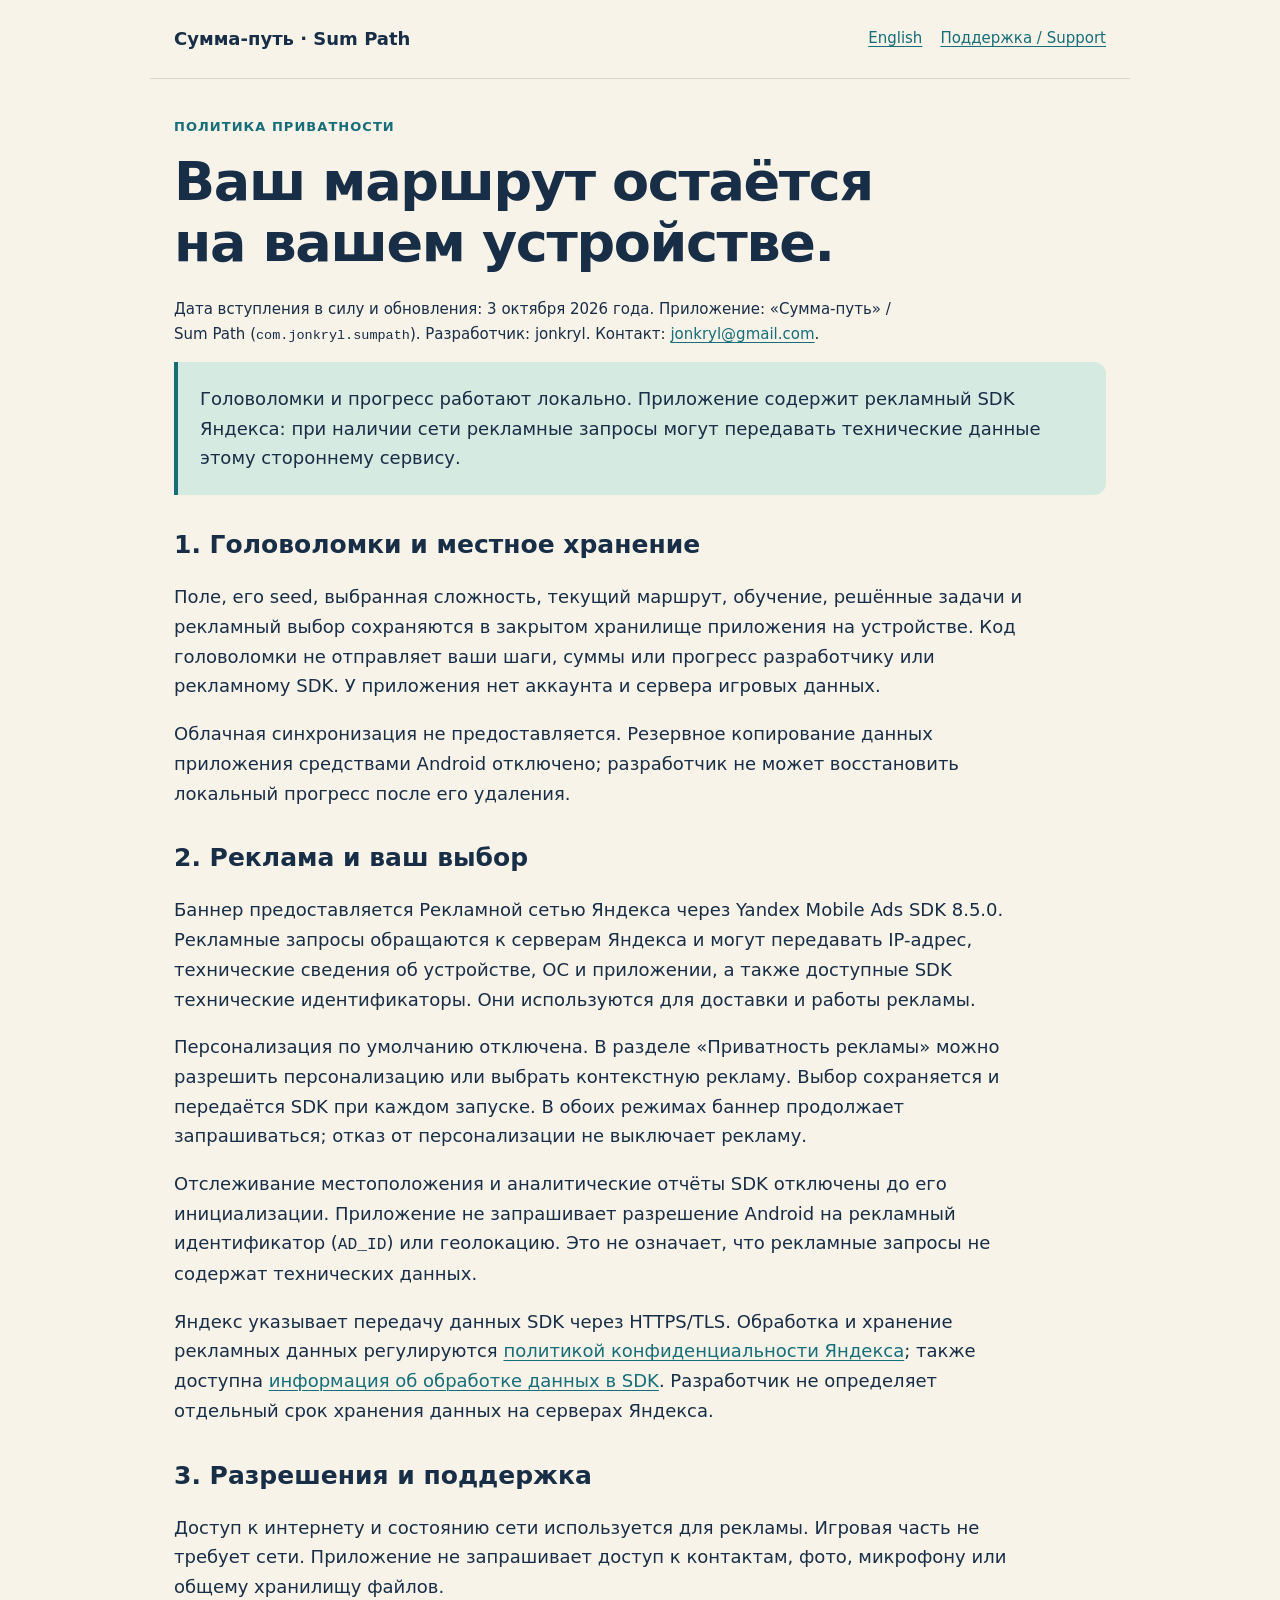
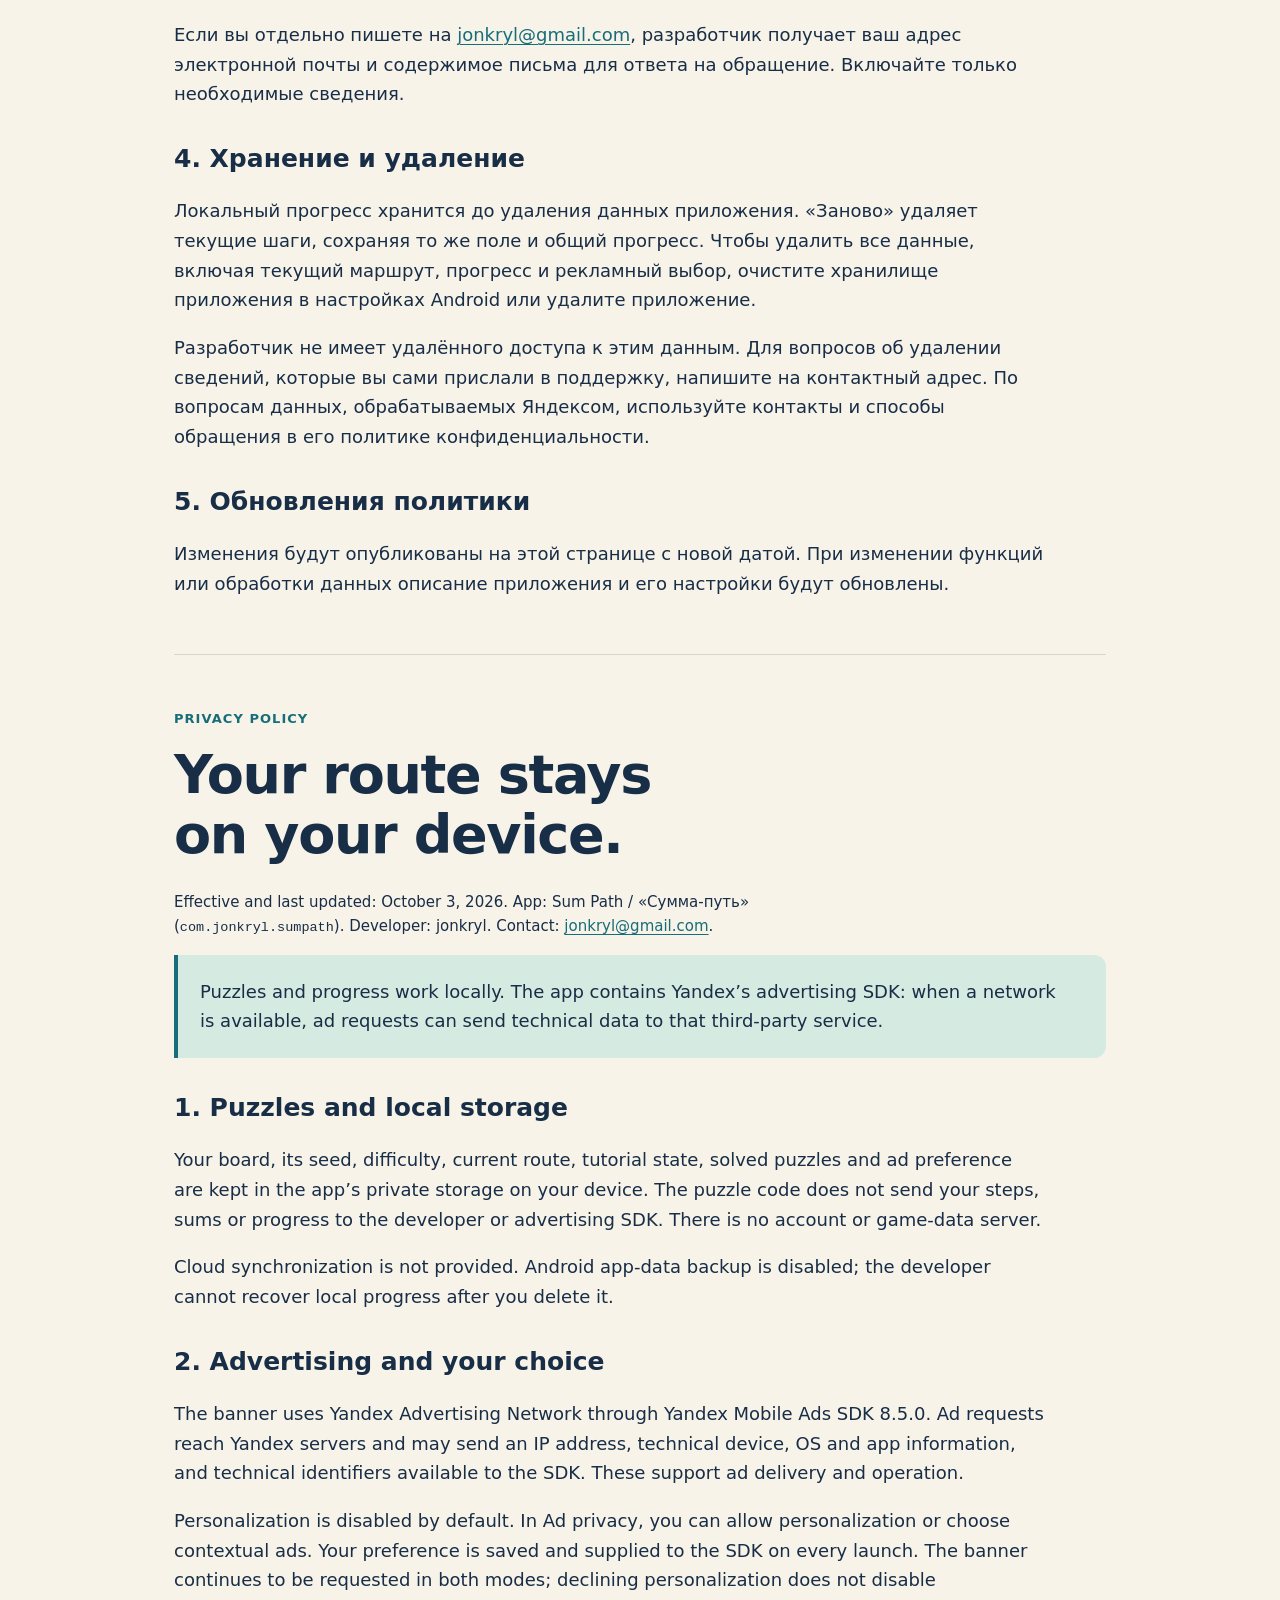
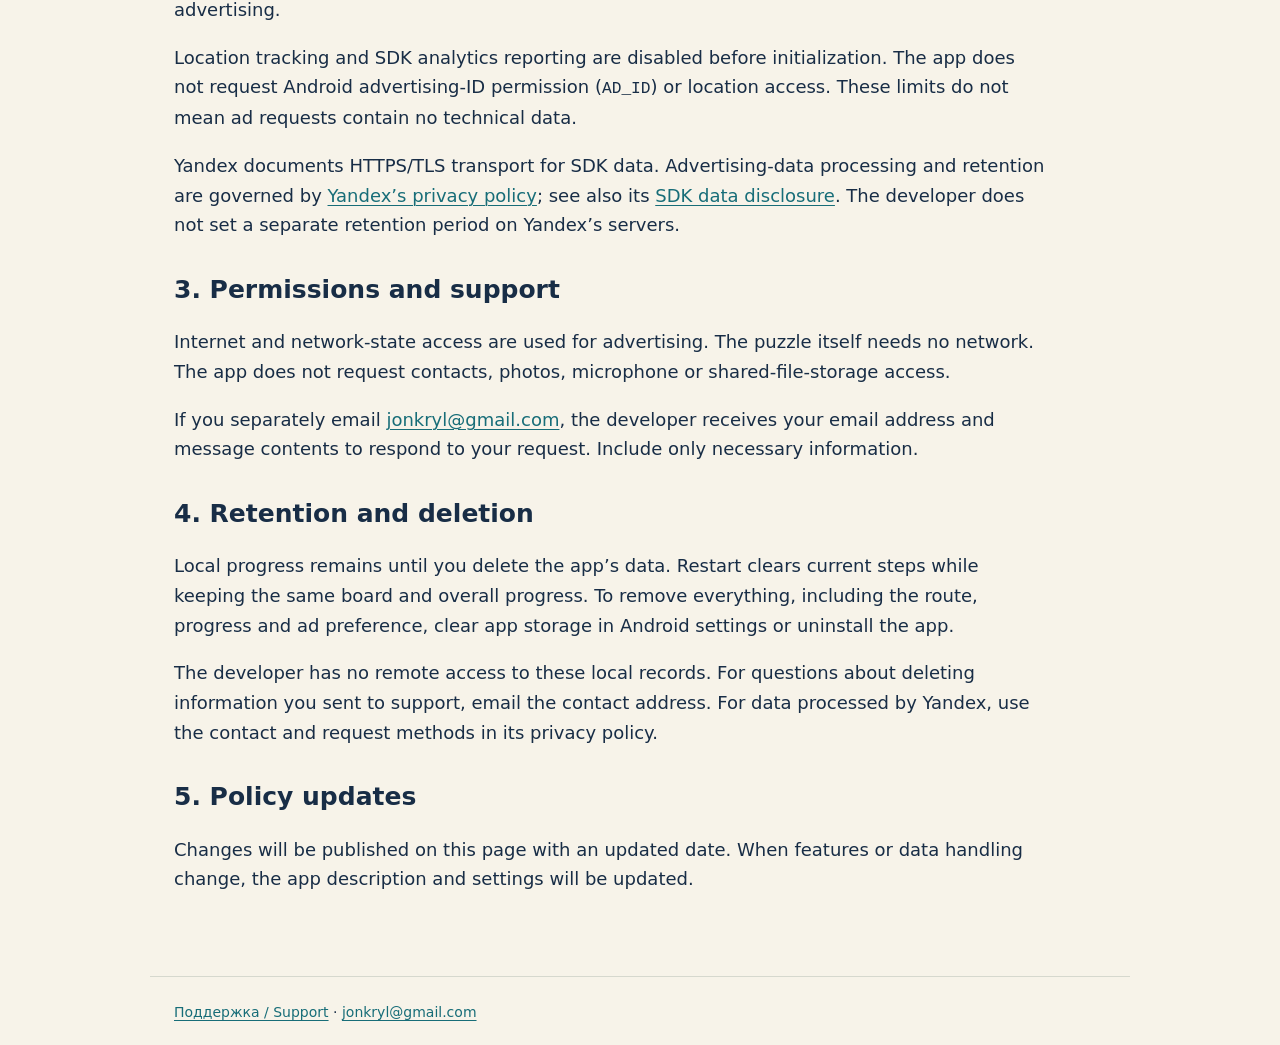
==== docs/privacy/index.html @ 864877cb "Import verified Sum Path native Android source (8b68f593518264b750c2e2cf026c4ba5abf901f4c92289664ce0" ====
<!doctype html>
<html lang="ru">
<head><meta charset="utf-8"><meta name="viewport" content="width=device-width,initial-scale=1"><meta name="description" content="Политика приватности Сумма-путь / Sum Path, Android package com.jonkryl.sumpath."><title>Приватность / Privacy — Сумма-путь · Sum Path</title><link rel="icon" href="../assets/icon.png"><link rel="stylesheet" href="../style.css"></head>
<body>
<header><a href="../">Сумма-путь · Sum Path</a><nav aria-label="Разделы"><a href="#english" lang="en">English</a><a href="../">Поддержка / Support</a></nav></header>
<main>
<section aria-labelledby="ru-title"><p class="eyebrow">Политика приватности</p><h1 id="ru-title">Ваш маршрут остаётся<br>на вашем устройстве.</h1><p class="small">Дата вступления в силу и обновления: 3 октября 2026 года. Приложение: «Сумма-путь» / Sum Path (<code>com.jonkryl.sumpath</code>). Разработчик: jonkryl. Контакт: <a href="mailto:jonkryl@gmail.com">jonkryl@gmail.com</a>.</p>
<aside class="note"><p>Головоломки и прогресс работают локально. Приложение содержит рекламный SDK Яндекса: при наличии сети рекламные запросы могут передавать технические данные этому стороннему сервису.</p></aside>
<h2>1. Головоломки и местное хранение</h2><p>Поле, его seed, выбранная сложность, текущий маршрут, обучение, решённые задачи и рекламный выбор сохраняются в закрытом хранилище приложения на устройстве. Код головоломки не отправляет ваши шаги, суммы или прогресс разработчику или рекламному SDK. У приложения нет аккаунта и сервера игровых данных.</p><p>Облачная синхронизация не предоставляется. Резервное копирование данных приложения средствами Android отключено; разработчик не может восстановить локальный прогресс после его удаления.</p>
<h2>2. Реклама и ваш выбор</h2><p>Баннер предоставляется Рекламной сетью Яндекса через Yandex Mobile Ads SDK 8.5.0. Рекламные запросы обращаются к серверам Яндекса и могут передавать IP-адрес, технические сведения об устройстве, ОС и приложении, а также доступные SDK технические идентификаторы. Они используются для доставки и работы рекламы.</p><p>Персонализация по умолчанию отключена. В разделе «Приватность рекламы» можно разрешить персонализацию или выбрать контекстную рекламу. Выбор сохраняется и передаётся SDK при каждом запуске. В обоих режимах баннер продолжает запрашиваться; отказ от персонализации не выключает рекламу.</p><p>Отслеживание местоположения и аналитические отчёты SDK отключены до его инициализации. Приложение не запрашивает разрешение Android на рекламный идентификатор (<code>AD_ID</code>) или геолокацию. Это не означает, что рекламные запросы не содержат технических данных.</p><p>Яндекс указывает передачу данных SDK через HTTPS/TLS. Обработка и хранение рекламных данных регулируются <a href="https://yandex.com/legal/confidential/">политикой конфиденциальности Яндекса</a>; также доступна <a href="https://ads.yandex.com/helpcenter/en/dev/android/app-privacy-android">информация об обработке данных в SDK</a>. Разработчик не определяет отдельный срок хранения данных на серверах Яндекса.</p>
<h2>3. Разрешения и поддержка</h2><p>Доступ к интернету и состоянию сети используется для рекламы. Игровая часть не требует сети. Приложение не запрашивает доступ к контактам, фото, микрофону или общему хранилищу файлов.</p><p>Если вы отдельно пишете на <a href="mailto:jonkryl@gmail.com">jonkryl@gmail.com</a>, разработчик получает ваш адрес электронной почты и содержимое письма для ответа на обращение. Включайте только необходимые сведения.</p>
<h2>4. Хранение и удаление</h2><p>Локальный прогресс хранится до удаления данных приложения. «Заново» удаляет текущие шаги, сохраняя то же поле и общий прогресс. Чтобы удалить все данные, включая текущий маршрут, прогресс и рекламный выбор, очистите хранилище приложения в настройках Android или удалите приложение.</p><p>Разработчик не имеет удалённого доступа к этим данным. Для вопросов об удалении сведений, которые вы сами прислали в поддержку, напишите на контактный адрес. По вопросам данных, обрабатываемых Яндексом, используйте контакты и способы обращения в его политике конфиденциальности.</p>
<h2>5. Обновления политики</h2><p>Изменения будут опубликованы на этой странице с новой датой. При изменении функций или обработки данных описание приложения и его настройки будут обновлены.</p></section>
<section id="english" class="languages" lang="en" aria-labelledby="en-title"><p class="eyebrow">Privacy policy</p><h1 id="en-title">Your route stays<br>on your device.</h1><p class="small">Effective and last updated: October 3, 2026. App: Sum Path / «Сумма-путь» (<code>com.jonkryl.sumpath</code>). Developer: jonkryl. Contact: <a href="mailto:jonkryl@gmail.com">jonkryl@gmail.com</a>.</p>
<aside class="note"><p>Puzzles and progress work locally. The app contains Yandex’s advertising SDK: when a network is available, ad requests can send technical data to that third-party service.</p></aside>
<h2>1. Puzzles and local storage</h2><p>Your board, its seed, difficulty, current route, tutorial state, solved puzzles and ad preference are kept in the app’s private storage on your device. The puzzle code does not send your steps, sums or progress to the developer or advertising SDK. There is no account or game-data server.</p><p>Cloud synchronization is not provided. Android app-data backup is disabled; the developer cannot recover local progress after you delete it.</p>
<h2>2. Advertising and your choice</h2><p>The banner uses Yandex Advertising Network through Yandex Mobile Ads SDK 8.5.0. Ad requests reach Yandex servers and may send an IP address, technical device, OS and app information, and technical identifiers available to the SDK. These support ad delivery and operation.</p><p>Personalization is disabled by default. In Ad privacy, you can allow personalization or choose contextual ads. Your preference is saved and supplied to the SDK on every launch. The banner continues to be requested in both modes; declining personalization does not disable advertising.</p><p>Location tracking and SDK analytics reporting are disabled before initialization. The app does not request Android advertising-ID permission (<code>AD_ID</code>) or location access. These limits do not mean ad requests contain no technical data.</p><p>Yandex documents HTTPS/TLS transport for SDK data. Advertising-data processing and retention are governed by <a href="https://yandex.com/legal/confidential/">Yandex’s privacy policy</a>; see also its <a href="https://ads.yandex.com/helpcenter/en/dev/android/app-privacy-android">SDK data disclosure</a>. The developer does not set a separate retention period on Yandex’s servers.</p>
<h2>3. Permissions and support</h2><p>Internet and network-state access are used for advertising. The puzzle itself needs no network. The app does not request contacts, photos, microphone or shared-file-storage access.</p><p>If you separately email <a href="mailto:jonkryl@gmail.com">jonkryl@gmail.com</a>, the developer receives your email address and message contents to respond to your request. Include only necessary information.</p>
<h2>4. Retention and deletion</h2><p>Local progress remains until you delete the app’s data. Restart clears current steps while keeping the same board and overall progress. To remove everything, including the route, progress and ad preference, clear app storage in Android settings or uninstall the app.</p><p>The developer has no remote access to these local records. For questions about deleting information you sent to support, email the contact address. For data processed by Yandex, use the contact and request methods in its privacy policy.</p>
<h2>5. Policy updates</h2><p>Changes will be published on this page with an updated date. When features or data handling change, the app description and settings will be updated.</p></section>
</main><footer><a href="../">Поддержка / Support</a> · <a href="mailto:jonkryl@gmail.com">jonkryl@gmail.com</a></footer>
</body></html>
---- docs/style.css ----
:root{color-scheme:light;--paper:#f7f3e9;--ink:#182d46;--teal:#176d78;--mint:#d5eae0;--line:#d6d8ce}*{box-sizing:border-box}html{scroll-behavior:smooth}body{margin:0;background:var(--paper);color:var(--ink);font:18px/1.65 system-ui,-apple-system,BlinkMacSystemFont,"Segoe UI",sans-serif}a{color:var(--teal);text-decoration-thickness:1px;text-underline-offset:3px}a:focus-visible{outline:3px solid #176d78;outline-offset:4px;border-radius:3px}header,main,footer{max-width:980px;margin:auto;padding:24px}header{display:flex;flex-wrap:wrap;align-items:center;justify-content:space-between;gap:16px;border-bottom:1px solid var(--line)}header>a{font-weight:750;color:var(--ink);text-decoration:none}nav{display:flex;flex-wrap:wrap;gap:18px;font-size:15px}h1{font-size:clamp(32px,6vw,54px);line-height:1.12;letter-spacing:-.025em;margin:15px 0 24px}h2{font-size:25px;line-height:1.3;margin-top:34px}p{max-width:76ch}.eyebrow{color:var(--teal);font-size:13px;font-weight:750;letter-spacing:.08em;text-transform:uppercase}.small{font-size:15px;line-height:1.65}.note{border-left:4px solid var(--teal);background:var(--mint);padding:4px 22px;border-radius:0 12px 12px 0}.languages{border-top:1px solid var(--line);margin-top:56px;padding-top:40px}.hero{display:grid;grid-template-columns:1fr 180px;gap:30px;align-items:center;margin:30px 0}.hero img{width:180px;max-width:100%;border-radius:30px}li{margin:12px 0}code{overflow-wrap:anywhere;font-size:.9em}footer{font-size:14px;margin-top:40px;border-top:1px solid var(--line)}@media(max-width:580px){body{font-size:17px}header,main,footer{padding:20px}.hero{grid-template-columns:1fr}.hero img{width:128px;grid-row:1}.note{padding:4px 15px}}
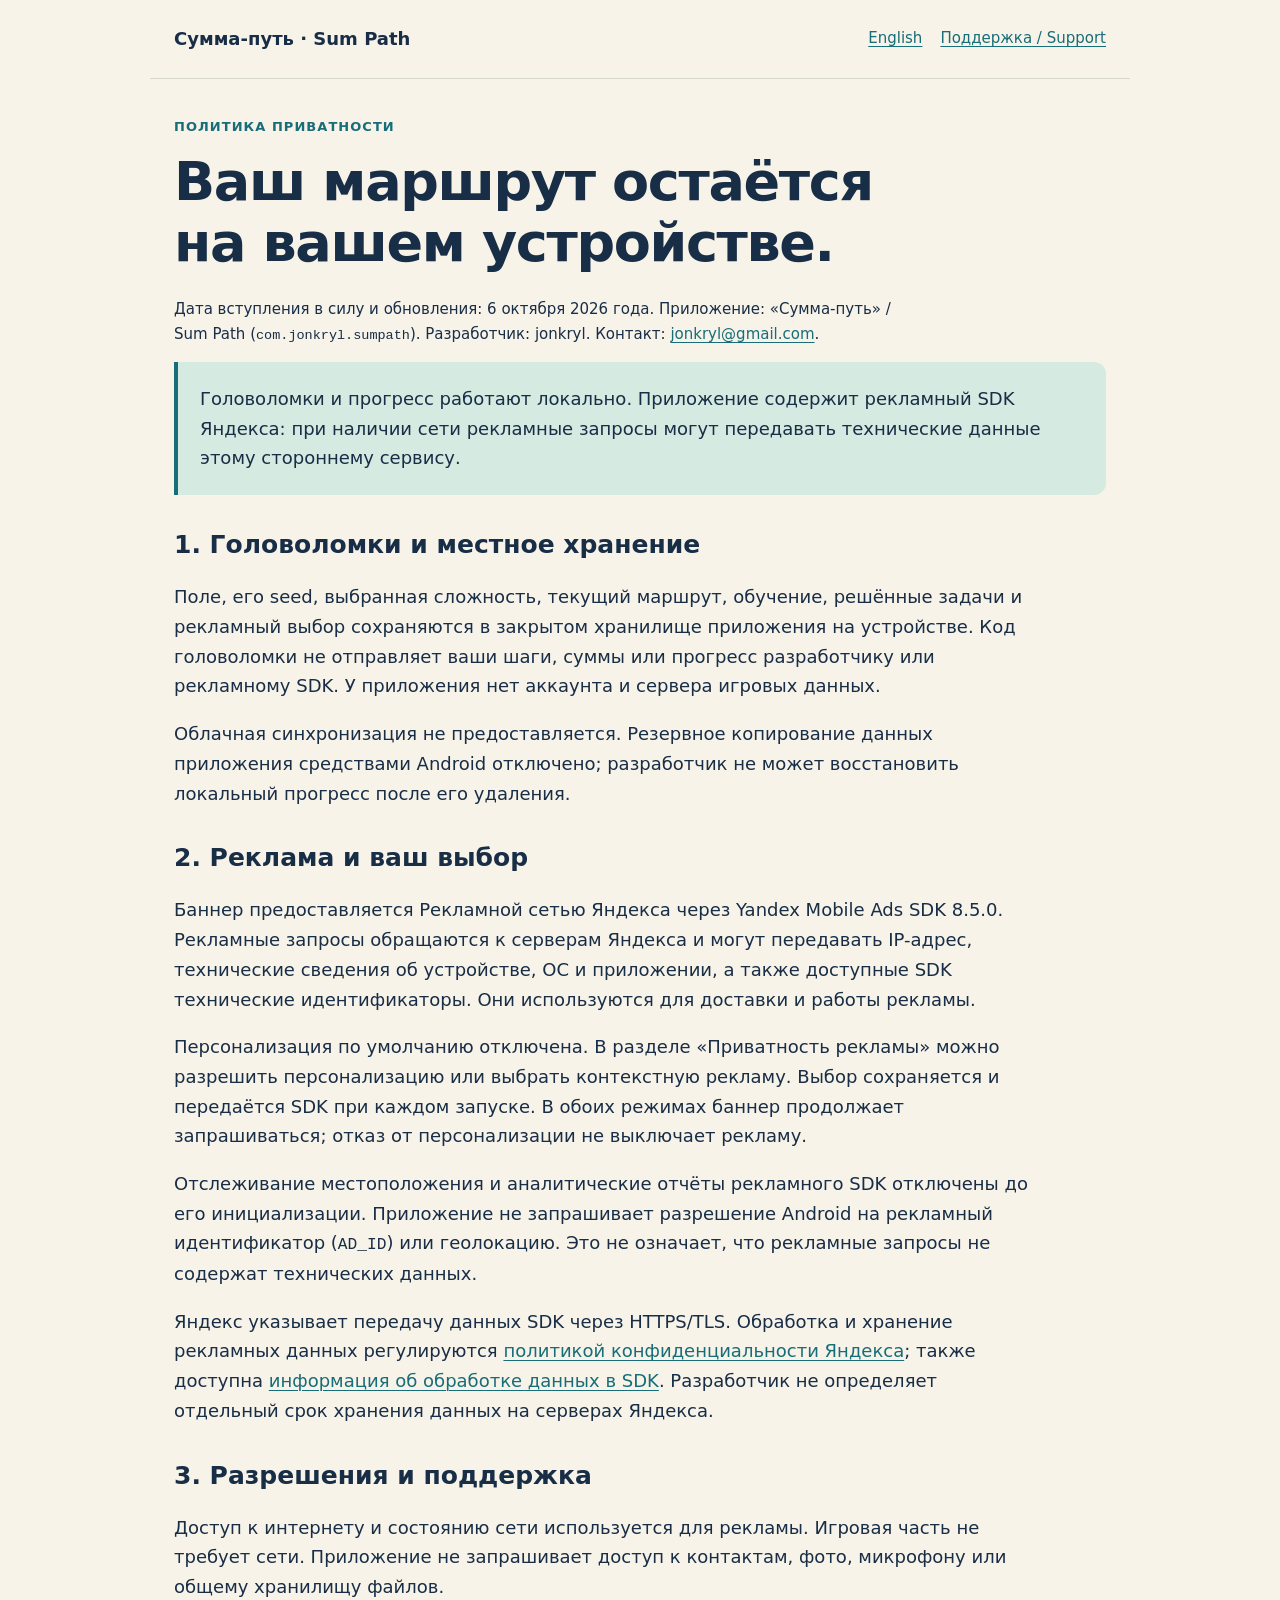
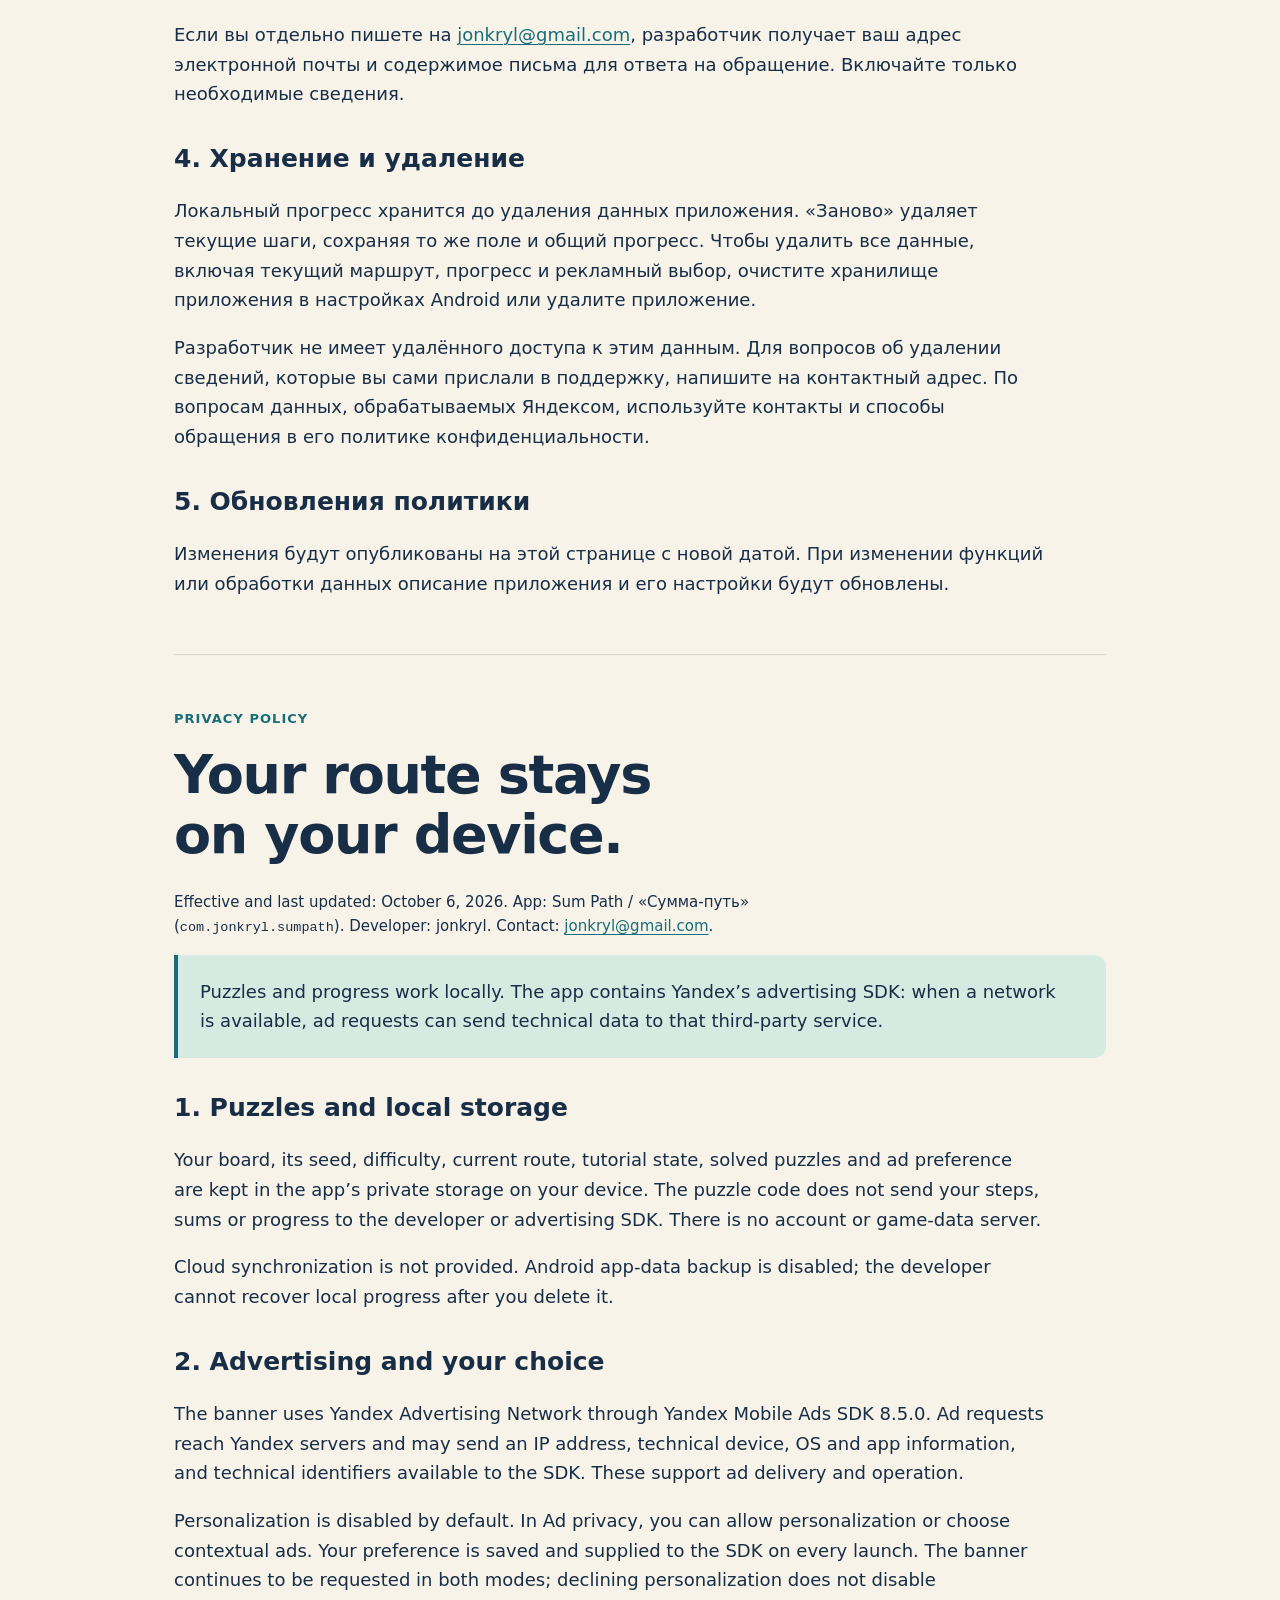
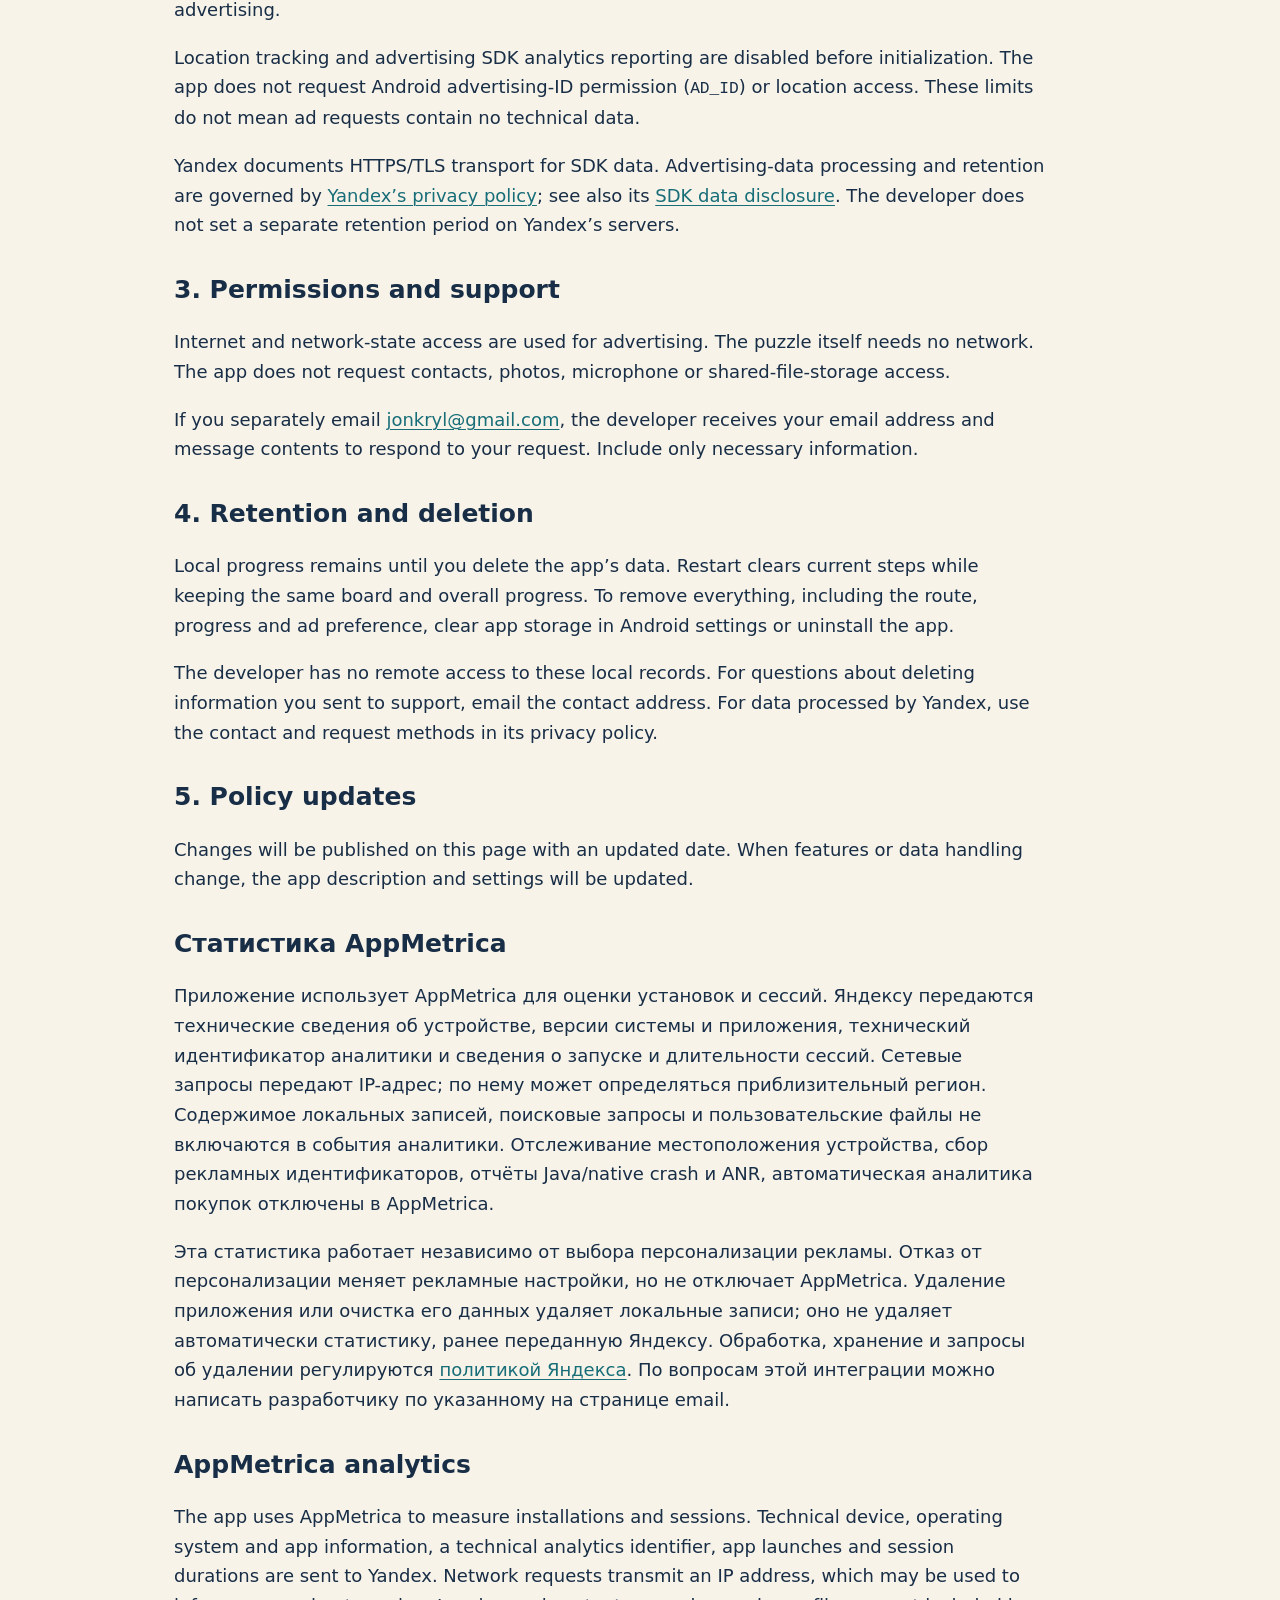
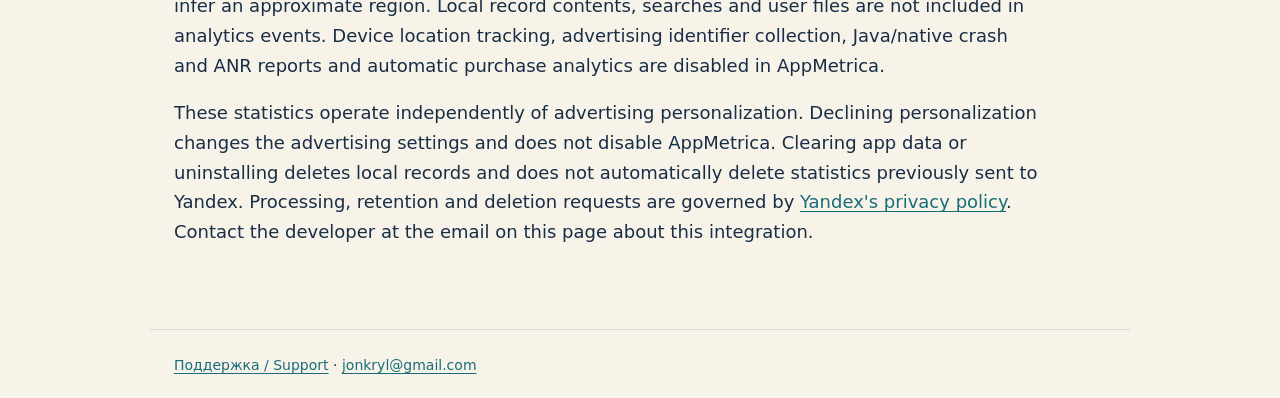
==== commit 25886eed: "Add release AppMetrica statistics and privacy disclosures Activate AppMetrica 8.5.1 with the app-spe" ====
--- a/docs/privacy/index.html
+++ b/docs/privacy/index.html
@@ -4,19 +4,22 @@
 <body>
 <header><a href="../">Сумма-путь · Sum Path</a><nav aria-label="Разделы"><a href="#english" lang="en">English</a><a href="../">Поддержка / Support</a></nav></header>
 <main>
-<section aria-labelledby="ru-title"><p class="eyebrow">Политика приватности</p><h1 id="ru-title">Ваш маршрут остаётся<br>на вашем устройстве.</h1><p class="small">Дата вступления в силу и обновления: 3 октября 2026 года. Приложение: «Сумма-путь» / Sum Path (<code>com.jonkryl.sumpath</code>). Разработчик: jonkryl. Контакт: <a href="mailto:jonkryl@gmail.com">jonkryl@gmail.com</a>.</p>
+<section aria-labelledby="ru-title"><p class="eyebrow">Политика приватности</p><h1 id="ru-title">Ваш маршрут остаётся<br>на вашем устройстве.</h1><p class="small">Дата вступления в силу и обновления: 6 октября 2026 года. Приложение: «Сумма-путь» / Sum Path (<code>com.jonkryl.sumpath</code>). Разработчик: jonkryl. Контакт: <a href="mailto:jonkryl@gmail.com">jonkryl@gmail.com</a>.</p>
 <aside class="note"><p>Головоломки и прогресс работают локально. Приложение содержит рекламный SDK Яндекса: при наличии сети рекламные запросы могут передавать технические данные этому стороннему сервису.</p></aside>
 <h2>1. Головоломки и местное хранение</h2><p>Поле, его seed, выбранная сложность, текущий маршрут, обучение, решённые задачи и рекламный выбор сохраняются в закрытом хранилище приложения на устройстве. Код головоломки не отправляет ваши шаги, суммы или прогресс разработчику или рекламному SDK. У приложения нет аккаунта и сервера игровых данных.</p><p>Облачная синхронизация не предоставляется. Резервное копирование данных приложения средствами Android отключено; разработчик не может восстановить локальный прогресс после его удаления.</p>
-<h2>2. Реклама и ваш выбор</h2><p>Баннер предоставляется Рекламной сетью Яндекса через Yandex Mobile Ads SDK 8.5.0. Рекламные запросы обращаются к серверам Яндекса и могут передавать IP-адрес, технические сведения об устройстве, ОС и приложении, а также доступные SDK технические идентификаторы. Они используются для доставки и работы рекламы.</p><p>Персонализация по умолчанию отключена. В разделе «Приватность рекламы» можно разрешить персонализацию или выбрать контекстную рекламу. Выбор сохраняется и передаётся SDK при каждом запуске. В обоих режимах баннер продолжает запрашиваться; отказ от персонализации не выключает рекламу.</p><p>Отслеживание местоположения и аналитические отчёты SDK отключены до его инициализации. Приложение не запрашивает разрешение Android на рекламный идентификатор (<code>AD_ID</code>) или геолокацию. Это не означает, что рекламные запросы не содержат технических данных.</p><p>Яндекс указывает передачу данных SDK через HTTPS/TLS. Обработка и хранение рекламных данных регулируются <a href="https://yandex.com/legal/confidential/">политикой конфиденциальности Яндекса</a>; также доступна <a href="https://ads.yandex.com/helpcenter/en/dev/android/app-privacy-android">информация об обработке данных в SDK</a>. Разработчик не определяет отдельный срок хранения данных на серверах Яндекса.</p>
+<h2>2. Реклама и ваш выбор</h2><p>Баннер предоставляется Рекламной сетью Яндекса через Yandex Mobile Ads SDK 8.5.0. Рекламные запросы обращаются к серверам Яндекса и могут передавать IP-адрес, технические сведения об устройстве, ОС и приложении, а также доступные SDK технические идентификаторы. Они используются для доставки и работы рекламы.</p><p>Персонализация по умолчанию отключена. В разделе «Приватность рекламы» можно разрешить персонализацию или выбрать контекстную рекламу. Выбор сохраняется и передаётся SDK при каждом запуске. В обоих режимах баннер продолжает запрашиваться; отказ от персонализации не выключает рекламу.</p><p>Отслеживание местоположения и аналитические отчёты рекламного SDK отключены до его инициализации. Приложение не запрашивает разрешение Android на рекламный идентификатор (<code>AD_ID</code>) или геолокацию. Это не означает, что рекламные запросы не содержат технических данных.</p><p>Яндекс указывает передачу данных SDK через HTTPS/TLS. Обработка и хранение рекламных данных регулируются <a href="https://yandex.com/legal/confidential/">политикой конфиденциальности Яндекса</a>; также доступна <a href="https://ads.yandex.com/helpcenter/en/dev/android/app-privacy-android">информация об обработке данных в SDK</a>. Разработчик не определяет отдельный срок хранения данных на серверах Яндекса.</p>
 <h2>3. Разрешения и поддержка</h2><p>Доступ к интернету и состоянию сети используется для рекламы. Игровая часть не требует сети. Приложение не запрашивает доступ к контактам, фото, микрофону или общему хранилищу файлов.</p><p>Если вы отдельно пишете на <a href="mailto:jonkryl@gmail.com">jonkryl@gmail.com</a>, разработчик получает ваш адрес электронной почты и содержимое письма для ответа на обращение. Включайте только необходимые сведения.</p>
 <h2>4. Хранение и удаление</h2><p>Локальный прогресс хранится до удаления данных приложения. «Заново» удаляет текущие шаги, сохраняя то же поле и общий прогресс. Чтобы удалить все данные, включая текущий маршрут, прогресс и рекламный выбор, очистите хранилище приложения в настройках Android или удалите приложение.</p><p>Разработчик не имеет удалённого доступа к этим данным. Для вопросов об удалении сведений, которые вы сами прислали в поддержку, напишите на контактный адрес. По вопросам данных, обрабатываемых Яндексом, используйте контакты и способы обращения в его политике конфиденциальности.</p>
 <h2>5. Обновления политики</h2><p>Изменения будут опубликованы на этой странице с новой датой. При изменении функций или обработки данных описание приложения и его настройки будут обновлены.</p></section>
-<section id="english" class="languages" lang="en" aria-labelledby="en-title"><p class="eyebrow">Privacy policy</p><h1 id="en-title">Your route stays<br>on your device.</h1><p class="small">Effective and last updated: October 3, 2026. App: Sum Path / «Сумма-путь» (<code>com.jonkryl.sumpath</code>). Developer: jonkryl. Contact: <a href="mailto:jonkryl@gmail.com">jonkryl@gmail.com</a>.</p>
+<section id="english" class="languages" lang="en" aria-labelledby="en-title"><p class="eyebrow">Privacy policy</p><h1 id="en-title">Your route stays<br>on your device.</h1><p class="small">Effective and last updated: October 6, 2026. App: Sum Path / «Сумма-путь» (<code>com.jonkryl.sumpath</code>). Developer: jonkryl. Contact: <a href="mailto:jonkryl@gmail.com">jonkryl@gmail.com</a>.</p>
 <aside class="note"><p>Puzzles and progress work locally. The app contains Yandex’s advertising SDK: when a network is available, ad requests can send technical data to that third-party service.</p></aside>
 <h2>1. Puzzles and local storage</h2><p>Your board, its seed, difficulty, current route, tutorial state, solved puzzles and ad preference are kept in the app’s private storage on your device. The puzzle code does not send your steps, sums or progress to the developer or advertising SDK. There is no account or game-data server.</p><p>Cloud synchronization is not provided. Android app-data backup is disabled; the developer cannot recover local progress after you delete it.</p>
-<h2>2. Advertising and your choice</h2><p>The banner uses Yandex Advertising Network through Yandex Mobile Ads SDK 8.5.0. Ad requests reach Yandex servers and may send an IP address, technical device, OS and app information, and technical identifiers available to the SDK. These support ad delivery and operation.</p><p>Personalization is disabled by default. In Ad privacy, you can allow personalization or choose contextual ads. Your preference is saved and supplied to the SDK on every launch. The banner continues to be requested in both modes; declining personalization does not disable advertising.</p><p>Location tracking and SDK analytics reporting are disabled before initialization. The app does not request Android advertising-ID permission (<code>AD_ID</code>) or location access. These limits do not mean ad requests contain no technical data.</p><p>Yandex documents HTTPS/TLS transport for SDK data. Advertising-data processing and retention are governed by <a href="https://yandex.com/legal/confidential/">Yandex’s privacy policy</a>; see also its <a href="https://ads.yandex.com/helpcenter/en/dev/android/app-privacy-android">SDK data disclosure</a>. The developer does not set a separate retention period on Yandex’s servers.</p>
+<h2>2. Advertising and your choice</h2><p>The banner uses Yandex Advertising Network through Yandex Mobile Ads SDK 8.5.0. Ad requests reach Yandex servers and may send an IP address, technical device, OS and app information, and technical identifiers available to the SDK. These support ad delivery and operation.</p><p>Personalization is disabled by default. In Ad privacy, you can allow personalization or choose contextual ads. Your preference is saved and supplied to the SDK on every launch. The banner continues to be requested in both modes; declining personalization does not disable advertising.</p><p>Location tracking and advertising SDK analytics reporting are disabled before initialization. The app does not request Android advertising-ID permission (<code>AD_ID</code>) or location access. These limits do not mean ad requests contain no technical data.</p><p>Yandex documents HTTPS/TLS transport for SDK data. Advertising-data processing and retention are governed by <a href="https://yandex.com/legal/confidential/">Yandex’s privacy policy</a>; see also its <a href="https://ads.yandex.com/helpcenter/en/dev/android/app-privacy-android">SDK data disclosure</a>. The developer does not set a separate retention period on Yandex’s servers.</p>
 <h2>3. Permissions and support</h2><p>Internet and network-state access are used for advertising. The puzzle itself needs no network. The app does not request contacts, photos, microphone or shared-file-storage access.</p><p>If you separately email <a href="mailto:jonkryl@gmail.com">jonkryl@gmail.com</a>, the developer receives your email address and message contents to respond to your request. Include only necessary information.</p>
 <h2>4. Retention and deletion</h2><p>Local progress remains until you delete the app’s data. Restart clears current steps while keeping the same board and overall progress. To remove everything, including the route, progress and ad preference, clear app storage in Android settings or uninstall the app.</p><p>The developer has no remote access to these local records. For questions about deleting information you sent to support, email the contact address. For data processed by Yandex, use the contact and request methods in its privacy policy.</p>
 <h2>5. Policy updates</h2><p>Changes will be published on this page with an updated date. When features or data handling change, the app description and settings will be updated.</p></section>
+
+<section lang="ru"><h2>Статистика AppMetrica</h2><p>Приложение использует AppMetrica для оценки установок и сессий. Яндексу передаются технические сведения об устройстве, версии системы и приложения, технический идентификатор аналитики и сведения о запуске и длительности сессий. Сетевые запросы передают IP-адрес; по нему может определяться приблизительный регион. Содержимое локальных записей, поисковые запросы и пользовательские файлы не включаются в события аналитики. Отслеживание местоположения устройства, сбор рекламных идентификаторов, отчёты Java/native crash и ANR, автоматическая аналитика покупок отключены в AppMetrica.</p><p>Эта статистика работает независимо от выбора персонализации рекламы. Отказ от персонализации меняет рекламные настройки, но не отключает AppMetrica. Удаление приложения или очистка его данных удаляет локальные записи; оно не удаляет автоматически статистику, ранее переданную Яндексу. Обработка, хранение и запросы об удалении регулируются <a href="https://yandex.ru/legal/confidential/">политикой Яндекса</a>. По вопросам этой интеграции можно написать разработчику по указанному на странице email.</p></section>
+<section lang="en"><h2>AppMetrica analytics</h2><p>The app uses AppMetrica to measure installations and sessions. Technical device, operating system and app information, a technical analytics identifier, app launches and session durations are sent to Yandex. Network requests transmit an IP address, which may be used to infer an approximate region. Local record contents, searches and user files are not included in analytics events. Device location tracking, advertising identifier collection, Java/native crash and ANR reports and automatic purchase analytics are disabled in AppMetrica.</p><p>These statistics operate independently of advertising personalization. Declining personalization changes the advertising settings and does not disable AppMetrica. Clearing app data or uninstalling deletes local records and does not automatically delete statistics previously sent to Yandex. Processing, retention and deletion requests are governed by <a href="https://yandex.com/legal/confidential/">Yandex's privacy policy</a>. Contact the developer at the email on this page about this integration.</p></section>
 </main><footer><a href="../">Поддержка / Support</a> · <a href="mailto:jonkryl@gmail.com">jonkryl@gmail.com</a></footer>
 </body></html>
